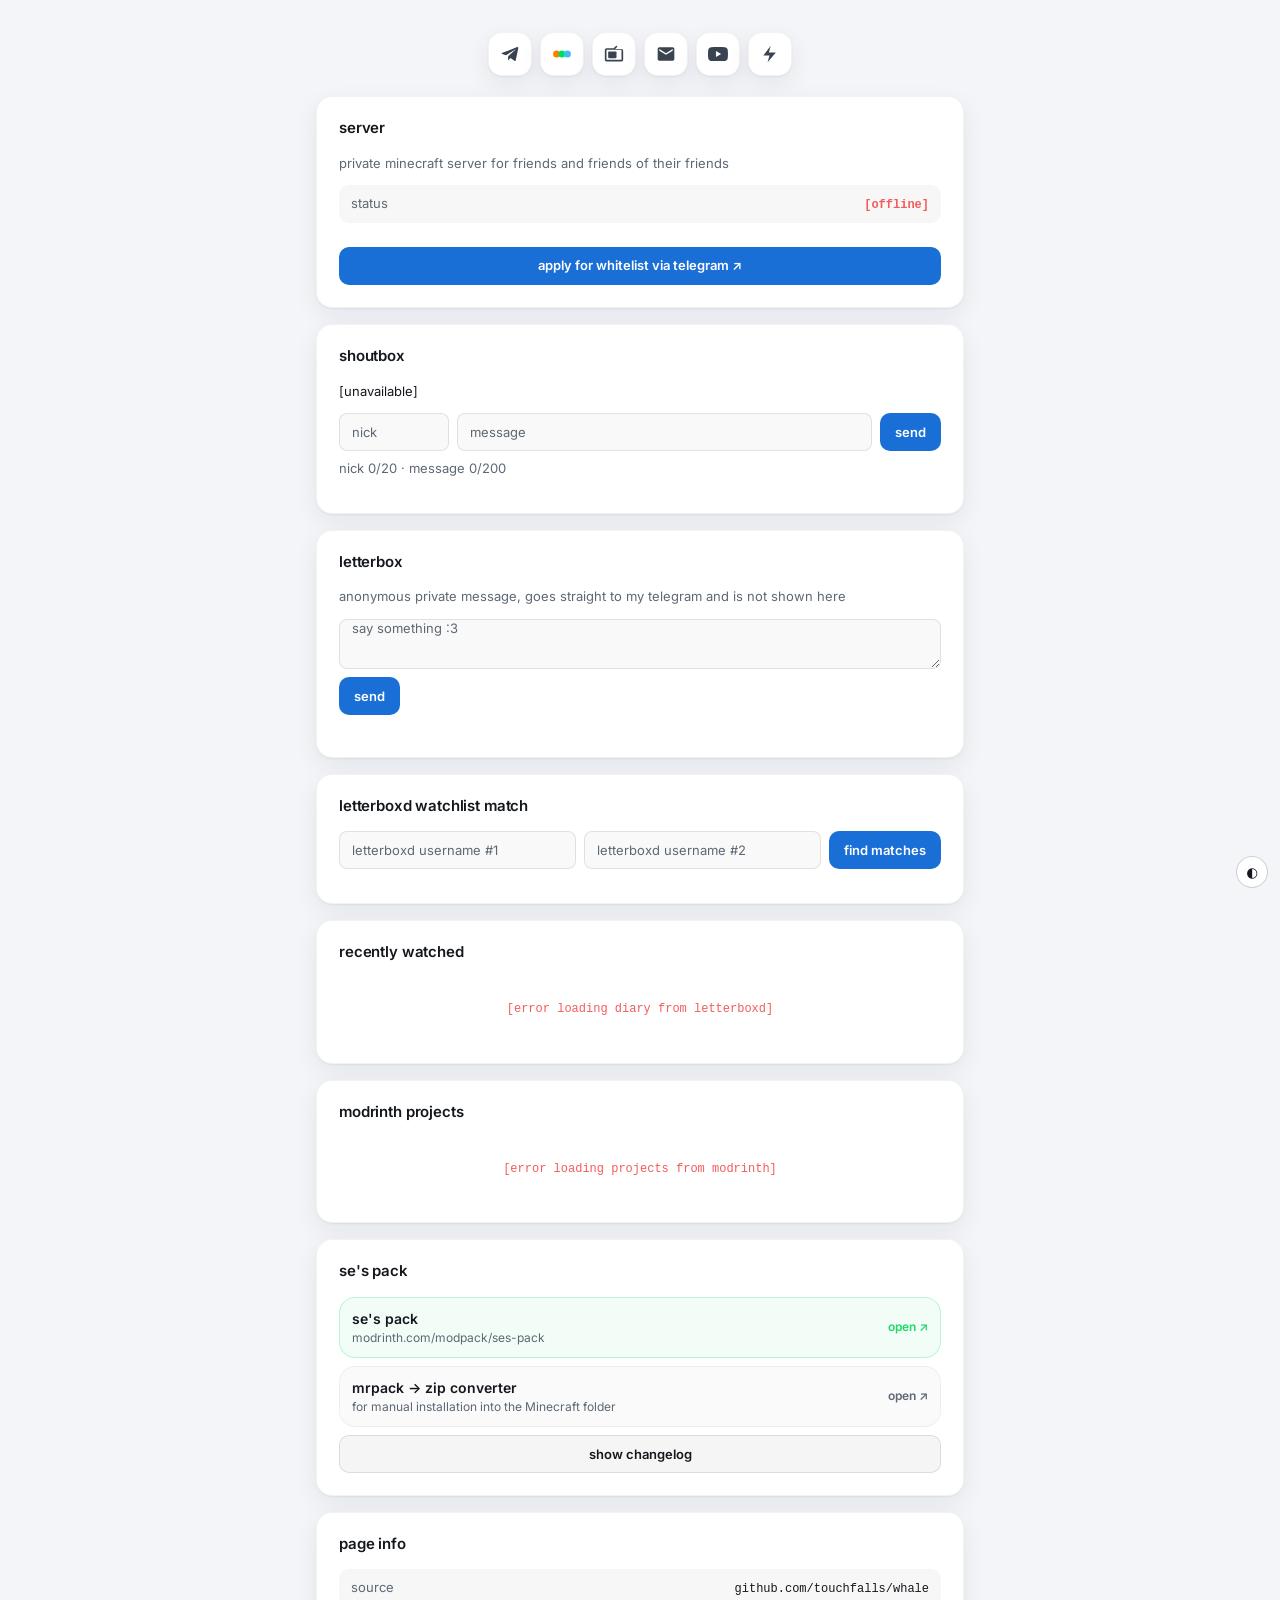
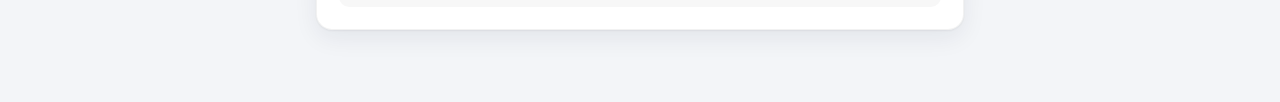
==== index.html @ 49cd8f5b "Restyle: single-column soft cards, link icon bar, player chips with nicks" ====
<!DOCTYPE html>
<html lang="ru">

<head>
    <meta charset="UTF-8">
    <meta name="viewport" content="width=device-width, initial-scale=1.0">
    <meta name="description" content="website for links">
    <title>touchfalls</title>

    <!-- Favicon в виде терминала -->
    <link rel="icon" type="image/png" href="./favicon.png">
    <link rel="apple-touch-icon" href="./favicon.png">

    <link rel="preconnect" href="https://fonts.googleapis.com">
    <link rel="preconnect" href="https://fonts.gstatic.com" crossorigin>
    <link rel="stylesheet" href="https://fonts.googleapis.com/css2?family=Inter:wght@400;500;600;700&display=swap">
    <link rel="stylesheet" href="./style.css">
</head>

<body>
    <!-- Дашборд: все экраны сайта — окна в двух колонках.
         Кнопки-точки в шапке каждого окна добавляет app.js (свернуть / раскрыть). -->
    <main class="container">
        <!-- Ссылки: иконки в шапке; плитки генерирует app.js из CONFIG.socials -->
        <nav class="topbar" aria-label="Links">
            <div class="links-list" id="links-container"></div>
        </nav>

        <!-- Все разделы — карточки в одной колонке -->
        <div class="dash">

            <section class="win" id="win-server">
                    <header class="win-head">
                        <h2 class="win-title">server</h2>
                    </header>
                    <div class="win-body">
                        <p class="win-desc">private minecraft server for friends and friends of their friends</p>
                        <div class="info-grid">
                            <div class="info-item">
                                <span class="info-label">status</span>
                                <span id="mc-status" class="status-badge status-checking">[checking...]</span>
                            </div>
                        </div>
                        <div class="mc-players" id="mc-players"></div>
                        <a href="#" id="whitelist-tg-link" class="btn btn--accent" target="_blank"
                            rel="noopener noreferrer">apply for whitelist via telegram ↗</a>
                    </div>
                </section>

            <section class="win" id="win-shoutbox">
                    <header class="win-head">
                        <h2 class="win-title">shoutbox</h2>
                    </header>
                    <div class="win-body">
                        <div class="sb-list" id="sb-list" aria-live="polite"></div>
                        <form class="sb-form" id="sb-form">
                            <input class="wl-input" name="nick" placeholder="nick" maxlength="20"
                                aria-label="Nickname" autocomplete="nickname" required>
                            <input class="wl-input" name="text" placeholder="message" maxlength="200"
                                aria-label="Message" autocomplete="off" required>
                            <button class="btn btn--accent" id="sb-submit" type="submit">send</button>
                            <div class="cf-turnstile" id="sb-captcha"></div>
                        </form>
                        <p class="win-desc" id="sb-count"></p>
                        <p class="win-desc" id="sb-error" role="alert"></p>
                    </div>
                </section>

            <section class="win" id="win-letterbox">
                    <header class="win-head">
                        <h2 class="win-title">letterbox</h2>
                    </header>
                    <div class="win-body">
                        <p class="win-desc">anonymous private message, goes straight to my telegram and is not shown here</p>
                        <form class="lb-form" id="lb-form">
                            <textarea class="wl-input" name="text" placeholder="say something :3" maxlength="500"
                                aria-label="Private message" rows="3" required></textarea>
                            <button class="btn btn--accent" id="lb-submit" type="submit">send</button>
                            <div class="cf-turnstile" id="lb-captcha"></div>
                        </form>
                        <p class="win-desc" id="lb-status" role="status"></p>
                    </div>
                </section>

            <section class="win" id="win-watchlist">
                    <header class="win-head">
                        <h2 class="win-title">letterboxd watchlist match</h2>
                    </header>
                    <div class="win-body">
                        <form class="wl-form" id="wl-form">
                            <input class="wl-input" id="wl-user-1" name="user1" placeholder="letterboxd username #1"
                                aria-label="Letterboxd username 1" autocomplete="off" autocapitalize="off"
                                spellcheck="false" required>
                            <input class="wl-input" id="wl-user-2" name="user2" placeholder="letterboxd username #2"
                                aria-label="Letterboxd username 2" autocomplete="off" autocapitalize="off"
                                spellcheck="false" required>
                            <button class="btn btn--accent" id="wl-submit" type="submit">find matches</button>
                        </form>

                        <div class="wl-result" id="wl-result" aria-live="polite"></div>
                    </div>
                </section>

            <section class="win" id="win-recent">
                    <header class="win-head">
                        <h2 class="win-title">recently watched</h2>
                    </header>
                    <div class="win-body">
                        <div class="recent-grid" id="recent-container">
                            <div class="state-indicator">[loading diary...]</div>
                        </div>
                    </div>
                </section>

            <section class="win" id="win-proj">
                    <header class="win-head">
                        <h2 class="win-title">modrinth projects</h2>
                    </header>
                    <div class="win-body">
                        <div class="projects-container" id="projects-container">
                            <div class="state-indicator">[loading projects...]</div>
                        </div>
                    </div>
                </section>

            <section class="win" id="win-ses-pack">
                    <header class="win-head">
                        <h2 class="win-title">se's pack</h2>
                    </header>
                    <div class="win-body pack-content">
                        <a class="pack-link pack-link--modrinth" id="pack-modrinth-link"
                            href="https://modrinth.com/modpack/ses-pack" target="_blank" rel="noopener noreferrer">
                            <span>
                                <span class="pack-link-title">se's pack</span>
                                <span class="pack-link-sub">modrinth.com/modpack/ses-pack</span>
                            </span>
                            <span class="pack-link-action">open ↗</span>
                        </a>

                        <a class="pack-link" id="pack-converter-link" href="https://mctoolbox.net/mrpack-to-zip"
                            target="_blank" rel="noopener noreferrer">
                            <span>
                                <span class="pack-link-title">mrpack → zip converter</span>
                                <span class="pack-link-sub">for manual installation into the Minecraft folder</span>
                            </span>
                            <span class="pack-link-action">open ↗</span>
                        </a>

                        <button class="btn changelog-toggle" id="pack-changelog-toggle" type="button"
                            aria-expanded="false" aria-controls="pack-changelog-panel">show changelog</button>

                        <div class="changelog-panel" id="pack-changelog-panel" hidden>
                            <div class="state-indicator">[loading changelog...]</div>
                        </div>
                    </div>
                </section>

            <section class="win" id="win-info">
                    <header class="win-head">
                        <h2 class="win-title">page info</h2>
                    </header>
                    <div class="win-body">
                        <div class="info-grid" id="page-info">
                            <div class="state-indicator">[loading...]</div>
                        </div>
                    </div>
                </section>

        </div>
    </main>

    <button class="theme-toggle" id="theme-toggle" type="button" aria-label="Switch theme" title="theme">◐</button>

    <script src="https://challenges.cloudflare.com/turnstile/v0/api.js?render=explicit" async defer></script>
    <script src="./app.js"></script>
</body>

</html>
---- style.css ----
/* ==========================================================================
   1. ДИЗАЙН-СИСТЕМА: ТОКЕНЫ (почти чёрный фон, окна, системные шрифты)
   ========================================================================== */
:root {
    /* Фон и поверхности */
    --bg: #0e1014;
    --bg-2: #161a20;
    --bg-3: #161a20;

    /* Текст */
    --ink: #eceff4;
    --ink-2: #b4bcc8;
    --muted: #8a93a1;

    /* Акценты и статусы */
    --accent: #4d9fff;
    --good: #3ddc84;
    --warn: #f0b020;
    --bad: #f45b5b;

    /* Рамки карточек */
    --edge-0: rgba(255, 255, 255, 0.06);
    --edge-1: rgba(255, 255, 255, 0.1);
    --edge-2: rgba(255, 255, 255, 0.16);

    --radius: 16px;
    --shadow: 0 1px 2px rgba(0, 0, 0, 0.25), 0 8px 24px rgba(0, 0, 0, 0.18);

    --font: "Inter", ui-sans-serif, system-ui, -apple-system, "Segoe UI", Roboto, "Helvetica Neue", Arial, sans-serif;
    --mono: ui-monospace, SFMono-Regular, Menlo, Monaco, Consolas, "Liberation Mono", monospace;

    --transition-fast: 0.15s ease;
    --ov: 255 255 255; /* цвет полупрозрачных подложек: белый на тёмной теме */
}

/* ==========================================================================
   2. СБРОС И БАЗОВЫЕ СТИЛИ
   ========================================================================== */
* {
    box-sizing: border-box;
    margin: 0;
    padding: 0;
}

html,
body {
    min-height: 100%;
    background: var(--bg);
    color: var(--ink);
    font-family: var(--font);
    font-size: 15px;
    line-height: 1.5;
    overflow-x: hidden;
    -webkit-font-smoothing: antialiased;
    -moz-osx-font-smoothing: grayscale;
}

a {
    color: var(--accent);
    text-decoration: none;
}

button {
    font-family: inherit;
    border: none;
    background: transparent;
    cursor: pointer;
    color: inherit;
}

img {
    display: block;
    max-width: 100%;
}

*:focus-visible {
    outline: 2px solid color-mix(in oklab, var(--accent) 60%, transparent);
    outline-offset: 2px;
}

/* ==========================================================================
   3. СТРАНИЦА: ОДНА УЗКАЯ КОЛОНКА КАРТОЧЕК
   ========================================================================== */
.container {
    max-width: 680px;
    margin: 0 auto;
    padding: 32px 16px 72px;
}

.topbar {
    margin-bottom: 20px;
}

.topbar .links-list {
    justify-content: center;
}

.dash {
    display: flex;
    flex-direction: column;
    gap: 16px;
}

/* ==========================================================================
   4. КАРТОЧКА
   ========================================================================== */
.win {
    background: var(--bg-2);
    border: 1px solid var(--edge-0);
    border-radius: var(--radius);
    box-shadow: var(--shadow);
    padding: 20px 22px 22px;
    scroll-margin-top: 16px;
    animation: winIn 0.36s cubic-bezier(0.16, 1, 0.3, 1) both;
}

.dash > .win:nth-child(2) { animation-delay: 0.05s; }
.dash > .win:nth-child(3) { animation-delay: 0.1s; }
.dash > .win:nth-child(4) { animation-delay: 0.15s; }

@keyframes winIn {
    from {
        opacity: 0;
        transform: translateY(10px);
    }
    to {
        opacity: 1;
        transform: translateY(0);
    }
}

.win-head {
    margin-bottom: 14px;
}

.win-title {
    color: var(--ink);
    font-size: 15px;
    font-weight: 600;
    letter-spacing: -0.01em;
}

.win-desc {
    margin-bottom: 12px;
    color: var(--muted);
    font-size: 13px;
}

/* ==========================================================================
   5. ОБЩИЕ ЭЛЕМЕНТЫ: КНОПКИ, СТРОКИ «ПОДПИСЬ — ЗНАЧЕНИЕ», СОСТОЯНИЯ
   ========================================================================== */
.btn {
    display: inline-flex;
    align-items: center;
    justify-content: center;
    gap: 6px;
    width: 100%;
    min-height: 38px;
    padding: 0 14px;
    border: 1px solid var(--edge-1);
    border-radius: 10px;
    background: rgb(var(--ov) / 0.04);
    color: var(--ink);
    font-size: 13px;
    font-weight: 600;
    transition: background var(--transition-fast), border-color var(--transition-fast), transform var(--transition-fast);
}

.btn:hover:not(:disabled) {
    background: rgb(var(--ov) / 0.07);
    border-color: var(--edge-2);
}

.btn:active:not(:disabled) {
    transform: scale(0.98);
}

.btn:disabled {
    opacity: 0.5;
    cursor: default;
}

.btn--accent {
    border-color: transparent;
    background: var(--accent);
    color: #fff;
}

.btn--accent:hover:not(:disabled) {
    background: color-mix(in oklab, var(--accent) 85%, white);
    border-color: transparent;
}

.info-grid {
    display: flex;
    flex-direction: column;
    gap: 6px;
    margin-bottom: 12px;
}

#page-info {
    margin-bottom: 0;
}

.info-item {
    display: flex;
    align-items: baseline;
    justify-content: space-between;
    gap: 12px;
    padding: 9px 12px;
    border-radius: 10px;
    background: rgb(var(--ov) / 0.03);
    font-size: 13px;
}

.info-label {
    flex-shrink: 0;
    color: var(--muted);
}

.info-value {
    min-width: 0;
    overflow: hidden;
    color: var(--ink);
    font-family: var(--mono);
    font-size: 12px;
    text-align: right;
    text-overflow: ellipsis;
    white-space: nowrap;
}

a.info-value:hover {
    color: var(--accent);
}

.status-badge {
    font-family: var(--mono);
    font-size: 12px;
    font-weight: 600;
}

.status-online {
    color: var(--good);
}

.status-offline {
    color: var(--bad);
}

.status-checking {
    color: var(--warn);
    animation: pulse 1.5s infinite ease-in-out;
}

@keyframes pulse {
    0%,
    100% { opacity: 1; }
    50% { opacity: 0.5; }
}

.state-indicator {
    padding: 1.5rem 1rem;
    text-align: center;
    color: var(--muted);
    font-family: var(--mono);
    font-size: 12px;
}

.state-error {
    color: var(--bad);
}

/* ==========================================================================
   6. ОКНО [links]: КВАДРАТНЫЕ ИКОНКИ
   ========================================================================== */
.links-list {
    display: flex;
    flex-wrap: wrap;
    gap: 8px;
}

.link-tile {
    display: grid;
    place-items: center;
    width: 44px;
    height: 44px;
    border-radius: 14px;
    background: var(--bg-2);
    border: 1px solid var(--edge-0);
    box-shadow: var(--shadow);
    color: var(--ink-2);
    transition: transform var(--transition-fast), background var(--transition-fast), color var(--transition-fast);
}

.link-tile svg {
    width: 20px;
    height: 20px;
    fill: currentColor;
}

.link-tile img,
.link-custom-icon-img {
    width: 20px;
    height: 20px;
    object-fit: contain;
}

.link-custom-icon-text {
    font-size: 18px;
    line-height: 1;
}

.link-tile:hover {
    transform: translateY(-2px);
    color: var(--brand-color, var(--ink));
    background: color-mix(in oklab, var(--brand-color, #fff) 14%, transparent);
}

/* ==========================================================================
   7. ОКНО [proj]: КАРТОЧКИ ПРОЕКТОВ MODRINTH
   ========================================================================== */
.projects-container {
    display: grid;
    grid-template-columns: repeat(auto-fill, minmax(240px, 1fr));
    gap: 8px;
}

.projects-container .state-indicator {
    grid-column: 1 / -1;
}

.project-item {
    display: flex;
    gap: 12px;
    padding: 12px;
    border: 1px solid var(--edge-0);
    border-radius: var(--radius);
    background: linear-gradient(180deg, rgb(var(--ov) / 0.01), var(--bg-2));
    color: inherit;
    transition: border-color var(--transition-fast), box-shadow var(--transition-fast);
}

.project-item:hover {
    border-color: var(--edge-2);
    box-shadow: 0 4px 12px rgba(0, 0, 0, 0.3);
}

.project-icon {
    flex-shrink: 0;
    width: 44px;
    height: 44px;
    overflow: hidden;
    border-radius: 8px;
    background: rgb(var(--ov) / 0.04);
    display: grid;
    place-items: center;
}

.project-icon img {
    width: 100%;
    height: 100%;
    object-fit: cover;
}

.project-fallback-icon {
    color: var(--ink-2);
    font-weight: 700;
}

.project-body {
    display: flex;
    flex-direction: column;
    gap: 4px;
    min-width: 0;
}

.project-head {
    display: flex;
    align-items: baseline;
    justify-content: space-between;
    gap: 8px;
}

.project-name {
    overflow: hidden;
    color: var(--ink);
    font-size: 14px;
    font-weight: 700;
    text-overflow: ellipsis;
    white-space: nowrap;
}

.project-downloads {
    display: inline-flex;
    flex-shrink: 0;
    align-items: center;
    gap: 4px;
    color: var(--muted);
    font-family: var(--mono);
    font-size: 11px;
}

.project-downloads svg {
    width: 12px;
    height: 12px;
    fill: currentColor;
}

.project-summary {
    display: -webkit-box;
    overflow: hidden;
    color: var(--ink-2);
    font-size: 12px;
    line-height: 1.5;
    -webkit-line-clamp: 3;
    -webkit-box-orient: vertical;
}

/* ==========================================================================
   8. ОКНО [se's pack]: ССЫЛКИ И CHANGELOG В СТИЛЕ MODRINTH
   ========================================================================== */
.pack-content {
    display: flex;
    flex-direction: column;
    gap: 8px;
}

.pack-link {
    display: flex;
    align-items: center;
    justify-content: space-between;
    gap: 12px;
    padding: 10px 12px;
    border: 1px solid var(--edge-0);
    border-radius: var(--radius);
    background: rgb(var(--ov) / 0.02);
    color: inherit;
    transition: border-color var(--transition-fast), background var(--transition-fast);
}

.pack-link:hover {
    border-color: var(--edge-2);
    background: rgb(var(--ov) / 0.05);
}

.pack-link--modrinth {
    border-color: rgba(27, 217, 106, 0.25);
    background: rgba(27, 217, 106, 0.05);
}

.pack-link--modrinth:hover {
    border-color: #1bd96a;
    background: rgba(27, 217, 106, 0.09);
}

.pack-link-title,
.pack-link-sub {
    display: block;
}

.pack-link-title {
    color: var(--ink);
    font-size: 14px;
    font-weight: 600;
}

.pack-link-sub {
    color: var(--muted);
    font-size: 12px;
    overflow-wrap: anywhere;
}

.pack-link-action {
    flex-shrink: 0;
    color: var(--muted);
    font-size: 12px;
    font-weight: 600;
}

.pack-link--modrinth .pack-link-action {
    color: #1bd96a;
}

.changelog-toggle[aria-expanded="true"] {
    background: rgb(var(--ov) / 0.07);
    border-color: var(--edge-2);
}

.changelog-panel {
    display: flex;
    flex-direction: column;
    gap: 10px;
    max-height: 52vh;
    overflow-y: auto;
    padding-right: 4px;
}

.changelog-panel[hidden] {
    display: none;
}

.changelog-panel::-webkit-scrollbar {
    width: 5px;
}

.changelog-panel::-webkit-scrollbar-thumb {
    background: rgb(var(--ov) / 0.12);
    border-radius: 4px;
}

.changelog-version {
    flex-shrink: 0;
    overflow: hidden;
    border: 1px solid var(--edge-0);
    border-radius: var(--radius);
    background: var(--bg-2);
}

.changelog-version-header {
    display: flex;
    align-items: flex-start;
    justify-content: space-between;
    gap: 12px;
    padding: 12px 12px 8px;
}

.changelog-heading-group {
    min-width: 0;
}

.changelog-version-title {
    color: var(--ink);
    font-size: 14px;
    font-weight: 700;
    line-height: 1.3;
}

.changelog-version-number {
    display: block;
    margin-top: 2px;
    color: var(--muted);
    font-family: var(--mono);
    font-size: 11px;
}

.version-type {
    flex-shrink: 0;
    padding: 2px 8px;
    border-radius: 999px;
    font-size: 11px;
    font-weight: 600;
    text-transform: capitalize;
}

.version-type-release {
    color: #56e58f;
    background: rgba(27, 217, 106, 0.12);
}

.version-type-beta {
    color: #f5c451;
    background: rgba(245, 196, 81, 0.12);
}

.version-type-alpha {
    color: #ff7770;
    background: rgba(255, 59, 48, 0.12);
}

.changelog-meta {
    display: flex;
    flex-wrap: wrap;
    align-items: center;
    gap: 6px;
    padding: 0 12px 10px;
    color: var(--muted);
    font-size: 11px;
}

.changelog-tag {
    padding: 1px 6px;
    border: 1px solid var(--edge-1);
    border-radius: 4px;
    background: rgb(var(--ov) / 0.025);
    font-family: var(--mono);
}

.changelog-body {
    padding: 12px;
    border-top: 1px solid var(--edge-0);
    color: var(--ink-2);
    font-size: 13px;
    line-height: 1.6;
}

.changelog-body > * + * {
    margin-top: 10px;
}

.changelog-body h3,
.changelog-body h4,
.changelog-body h5,
.changelog-body h6 {
    color: var(--ink);
    font-size: 14px;
}

.changelog-body ul,
.changelog-body ol {
    padding-left: 20px;
}

.changelog-body li + li {
    margin-top: 4px;
}

.changelog-body a {
    color: #1bd96a;
    text-decoration: underline;
    text-underline-offset: 0.16em;
}

.changelog-body code {
    padding: 1px 5px;
    border: 1px solid var(--edge-1);
    border-radius: 4px;
    background: rgba(0, 0, 0, 0.3);
    color: var(--ink);
    font-family: var(--mono);
    font-size: 0.86em;
}

.changelog-body pre {
    overflow-x: auto;
    padding: 10px;
    border: 1px solid var(--edge-1);
    border-radius: 6px;
    background: rgba(0, 0, 0, 0.35);
    color: var(--ink);
    font-family: var(--mono);
    font-size: 12px;
    white-space: pre;
}

.changelog-body blockquote {
    padding-left: 12px;
    border-left: 3px solid rgba(27, 217, 106, 0.45);
    color: var(--muted);
}

.changelog-body hr {
    border: 0;
    border-top: 1px solid var(--edge-1);
}

.changelog-no-notes {
    color: var(--muted);
    font-style: italic;
}

.changelog-empty {
    padding: 20px 14px;
    border: 1px dashed var(--edge-1);
    border-radius: var(--radius);
    color: var(--muted);
    text-align: center;
    font-size: 13px;
}

.changelog-empty strong {
    display: block;
    margin-bottom: 6px;
    color: var(--ink);
    font-weight: 600;
}

/* ==========================================================================
   9. ОКНО [watchlist match] (LETTERBOXD)
   ========================================================================== */
.wl-form {
    display: grid;
    grid-template-columns: 1fr 1fr auto;
    gap: 8px;
    margin-bottom: 12px;
}

.wl-form .btn {
    width: auto;
}

.wl-input {
    width: 100%;
    min-height: 38px;
    padding: 0 12px;
    border: 1px solid var(--edge-1);
    border-radius: 8px;
    background: rgb(var(--ov) / 0.025);
    color: var(--ink);
    font-family: var(--font);
    font-size: 13px;
    outline: none;
    transition: border-color var(--transition-fast), background var(--transition-fast);
}

.wl-input::placeholder {
    color: var(--muted);
}

.wl-input:focus {
    border-color: var(--accent);
    background: rgb(var(--ov) / 0.05);
}

.wl-film {
    display: flex;
    gap: 16px;
    padding: 12px;
    border: 1px solid var(--edge-0);
    border-radius: var(--radius);
    background: linear-gradient(180deg, rgb(var(--ov) / 0.01), var(--bg-2));
    color: inherit;
    animation: winIn 0.36s cubic-bezier(0.16, 1, 0.3, 1) both;
    transition: border-color var(--transition-fast);
}

.wl-film:hover {
    border-color: var(--edge-2);
}

.wl-poster {
    flex-shrink: 0;
    width: 130px;
    aspect-ratio: 2 / 3;
    overflow: hidden;
    border-radius: 6px;
    background: rgb(var(--ov) / 0.04);
    box-shadow: inset 0 0 0 1px var(--edge-0);
}

.wl-poster img {
    width: 100%;
    height: 100%;
    object-fit: cover;
}

.wl-film-body {
    display: flex;
    flex-direction: column;
    gap: 8px;
    min-width: 0;
}

.wl-film-title {
    color: var(--ink);
    font-size: 18px;
    font-weight: 700;
    line-height: 1.25;
}

.wl-film-year {
    color: var(--muted);
    font-weight: 400;
}

.wl-film-meta {
    display: flex;
    flex-wrap: wrap;
    gap: 4px 14px;
    color: var(--muted);
    font-size: 12px;
}

.wl-film-rating {
    display: inline-flex;
    align-items: center;
    gap: 4px;
    color: var(--ink);
    font-family: var(--mono);
}

.wl-film-rating svg {
    width: 14px;
    height: 14px;
    fill: var(--good);
}

.wl-film-synopsis {
    color: var(--ink-2);
    font-size: 13px;
    line-height: 1.55;
}

.wl-footer {
    display: flex;
    flex-direction: column;
    align-items: center;
    gap: 8px;
    margin-top: 10px;
}

.wl-counter {
    color: var(--muted);
    font-family: var(--mono);
    font-size: 11px;
}

.btn.wl-pick:hover:not(:disabled) {
    color: var(--good);
    border-color: var(--good);
}

/* ==========================================================================
   10. ОКНО [recently watched]: ПОСТЕРЫ ИЗ ДНЕВНИКА LETTERBOXD
   ========================================================================== */
.recent-grid {
    display: grid;
    grid-template-columns: repeat(auto-fill, minmax(110px, 1fr));
    gap: 12px;
}

.recent-grid .state-indicator {
    grid-column: 1 / -1;
}

.recent-film {
    display: flex;
    flex-direction: column;
    gap: 2px;
    min-width: 0;
    color: inherit;
}

.recent-poster {
    width: 100%;
    margin-bottom: 6px;
    transition: transform var(--transition-fast), box-shadow var(--transition-fast);
}

.recent-film:hover .recent-poster {
    transform: translateY(-2px);
    box-shadow: inset 0 0 0 1px var(--edge-2), 0 4px 12px rgba(0, 0, 0, 0.4);
}

.recent-title {
    overflow: hidden;
    color: var(--ink);
    font-size: 13px;
    font-weight: 600;
    text-overflow: ellipsis;
    white-space: nowrap;
}

.recent-meta {
    color: var(--good);
    font-size: 12px;
}

.recent-date {
    color: var(--muted);
    font-family: var(--mono);
    font-size: 11px;
}

/* ==========================================================================
   11. АДАПТИВНОСТЬ
   ========================================================================== */
@media (max-width: 600px) {
    .wl-form {
        grid-template-columns: 1fr;
    }

    .wl-form .btn {
        width: 100%;
    }

    .wl-film {
        flex-direction: column;
        align-items: center;
    }

    .wl-film .wl-poster {
        width: 150px;
    }

    .recent-grid {
        grid-template-columns: repeat(3, minmax(0, 1fr));
    }
}

@media (prefers-reduced-motion: reduce) {
    .win,
    .wl-film {
        animation: none;
    }
}

/* ==========================================================================
   SHOUTBOX
   ========================================================================== */
.sb-list {
    max-height: 240px;
    overflow-y: auto;
    margin-bottom: 12px;
    font-size: 13px;
}

.sb-item {
    margin: 0 0 6px;
    overflow-wrap: anywhere;
}

.sb-nick {
    color: var(--accent);
}

.sb-time {
    color: var(--muted);
    font-size: 11px;
}

.sb-form {
    display: grid;
    grid-template-columns: 110px 1fr auto;
    gap: 8px;
}

.sb-form .btn {
    width: auto;
}

.sb-form .cf-turnstile {
    grid-column: 1 / -1;
}

/* ==========================================================================
   MINECRAFT PLAYERS, LETTERBOX, ТЕМЫ, ПАСХАЛКА
   ========================================================================== */
.mc-players {
    display: flex;
    flex-wrap: wrap;
    gap: 4px;
}

.mc-players {
    margin-bottom: 12px;
}

.mc-player {
    display: inline-flex;
    align-items: center;
    gap: 8px;
    padding: 4px 12px 4px 4px;
    border-radius: 999px;
    background: rgb(var(--ov) / 0.05);
    font-size: 13px;
}

.mc-player img {
    border-radius: 50%;
    image-rendering: pixelated;
}

.mc-empty {
    color: var(--muted);
    font-size: 13px;
}

.lb-form {
    display: grid;
    gap: 8px;
}

.lb-form textarea {
    resize: vertical;
    font-family: inherit;
}

.lb-form .btn {
    width: auto;
    justify-self: start;
}

.theme-toggle {
    position: fixed;
    right: 12px;
    bottom: 12px;
    width: 32px;
    height: 32px;
    border-radius: 50%;
    border: 1px solid var(--edge-2);
    background: var(--bg-3);
    color: var(--ink);
    cursor: pointer;
    z-index: 50;
}

/* Светлая тема и цветные акценты переопределяют только токены */
:root[data-theme="light"] {
    --bg: #f3f5f8;
    --bg-2: #ffffff;
    --bg-3: #ffffff;
    --shadow: 0 1px 2px rgba(20, 30, 50, 0.06), 0 8px 24px rgba(20, 30, 50, 0.07);
    --ink: #14181d;
    --ink-2: #3a4450;
    --muted: #5d6874;
    --accent: #1a6fd6;
    --ov: 0 0 0;
    --edge-0: rgba(0, 0, 0, 0.05);
    --edge-1: rgba(0, 0, 0, 0.1);
    --edge-2: rgba(0, 0, 0, 0.18);
}


.whale-rain {
    position: fixed;
    top: -3rem;
    font-size: 2rem;
    pointer-events: none;
    z-index: 100;
    animation: whale-fall 3s linear forwards;
}

@keyframes whale-fall {
    to { transform: translateY(110vh) rotate(360deg); }
}

@media (prefers-reduced-motion: reduce) {
    .whale-rain { display: none; }
}
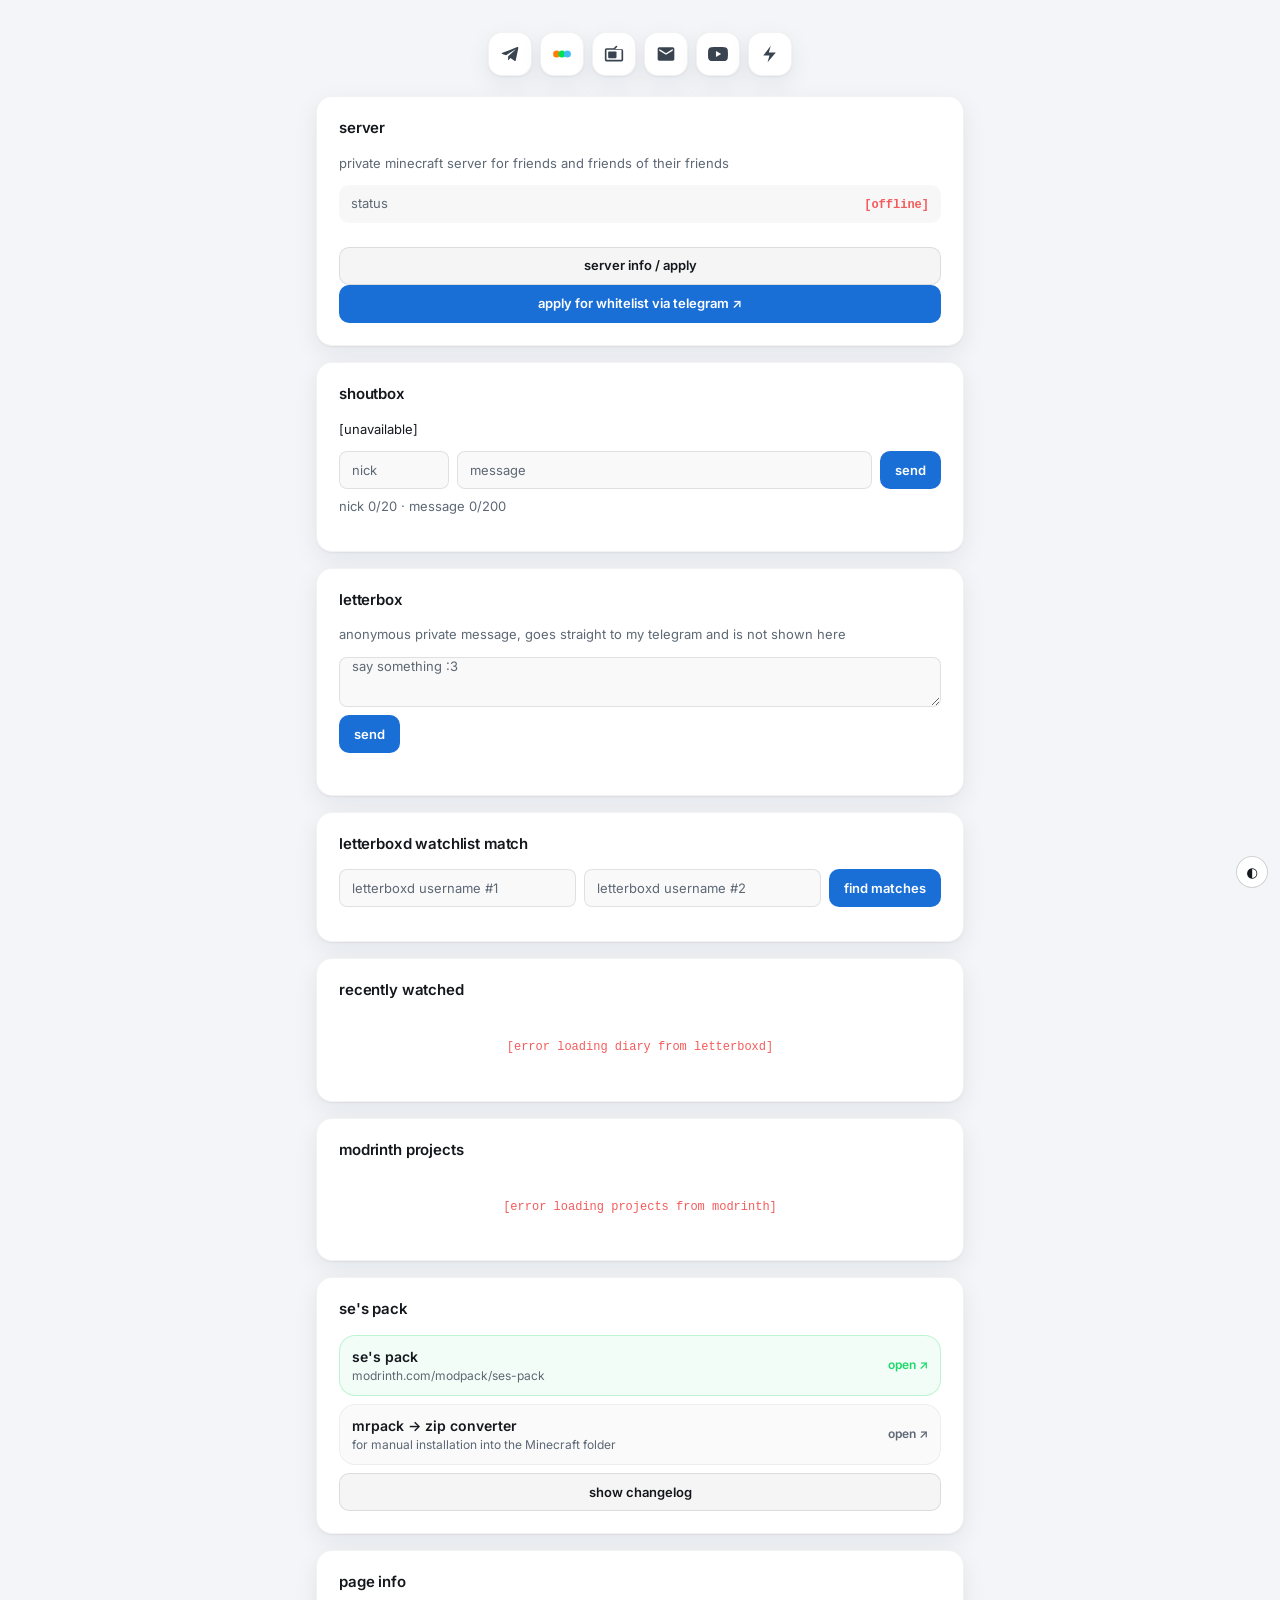
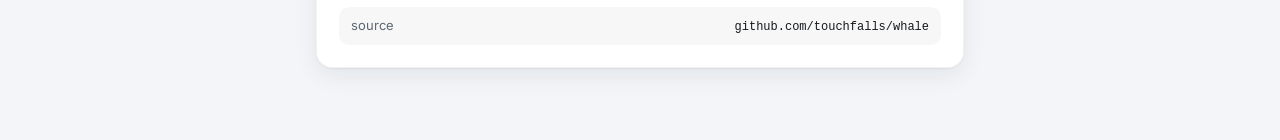
==== commit 3f70e294: "Add srv-info page with whitelist application sent to Telegram" ====
--- a/index.html
+++ b/index.html
@@ -42,6 +42,7 @@
                             </div>
                         </div>
                         <div class="mc-players" id="mc-players"></div>
+                        <a href="/srv-info" class="btn">server info / apply</a>
                         <a href="#" id="whitelist-tg-link" class="btn btn--accent" target="_blank"
                             rel="noopener noreferrer">apply for whitelist via telegram ↗</a>
                     </div>
--- a/style.css
+++ b/style.css
@@ -814,7 +814,7 @@
    ========================================================================== */
 .recent-grid {
     display: grid;
-    grid-template-columns: repeat(auto-fill, minmax(110px, 1fr));
+    grid-template-columns: repeat(5, minmax(0, 1fr));
     gap: 12px;
 }
 
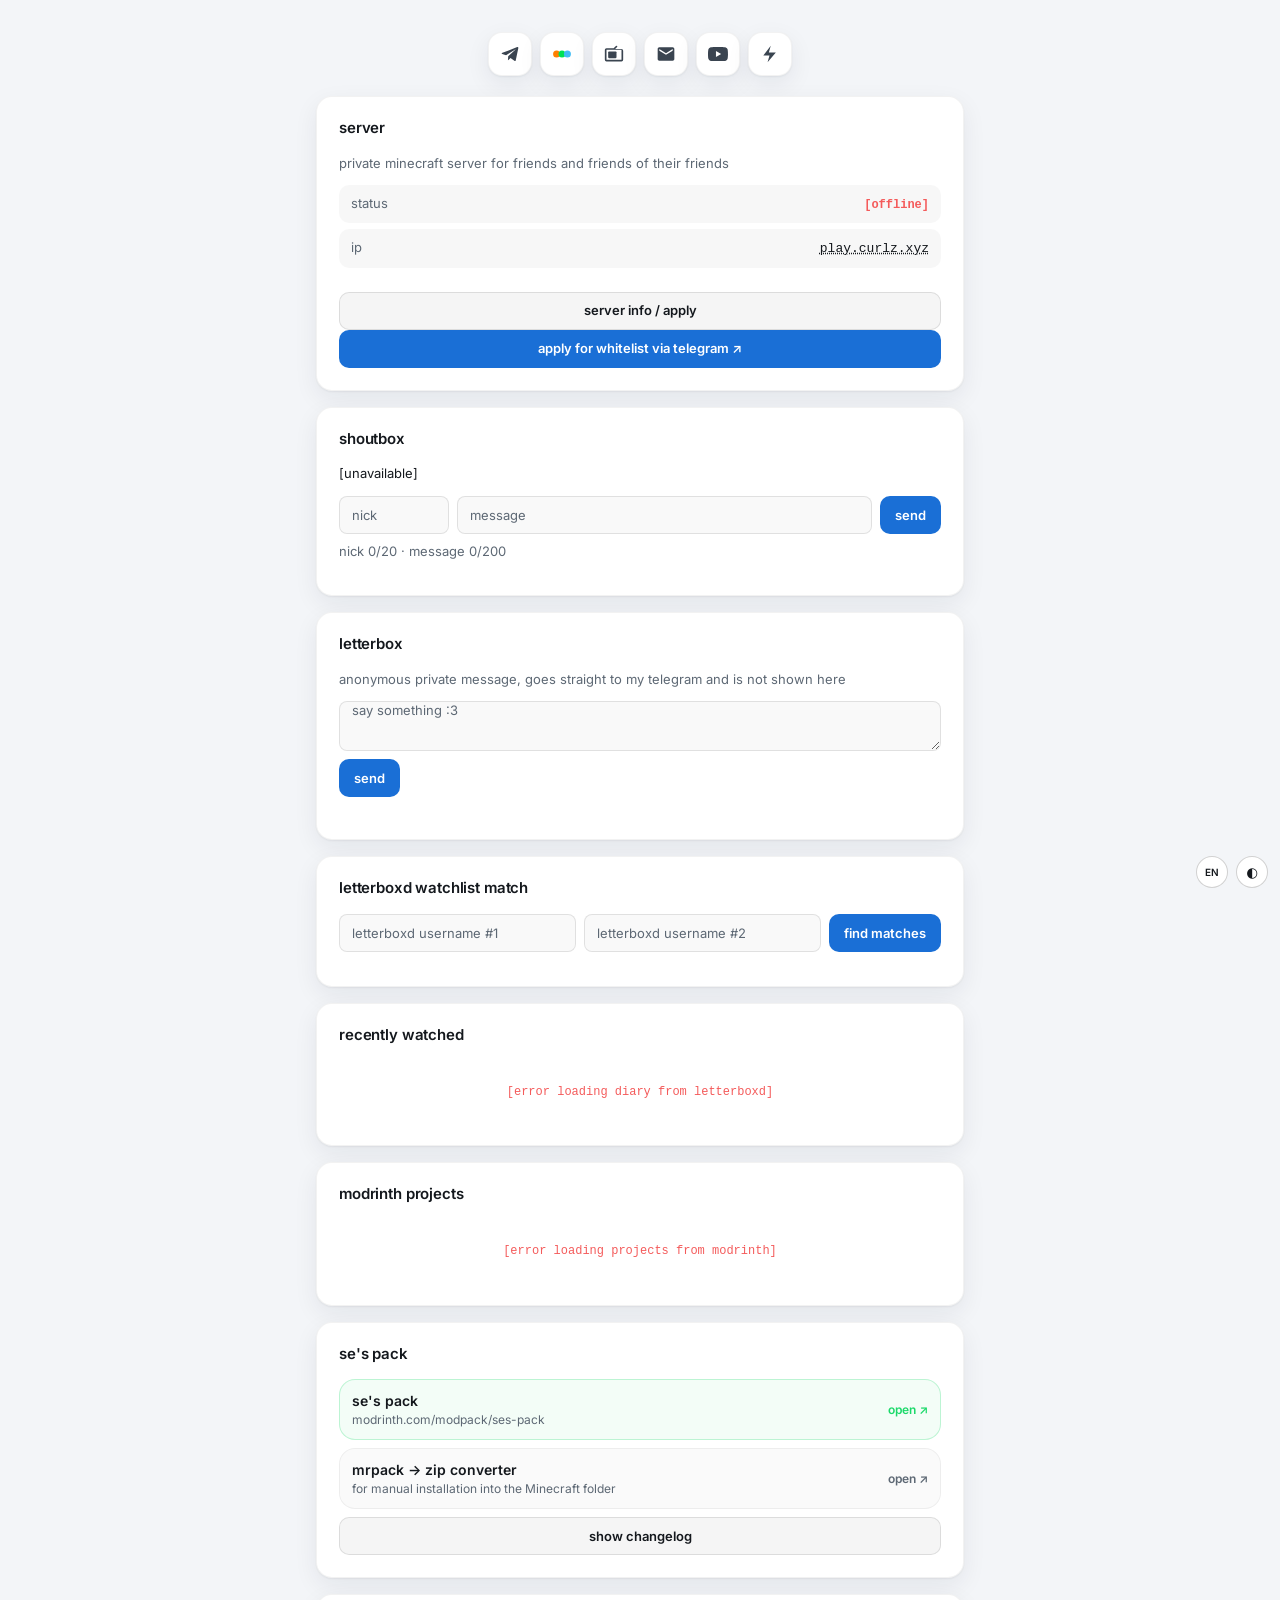
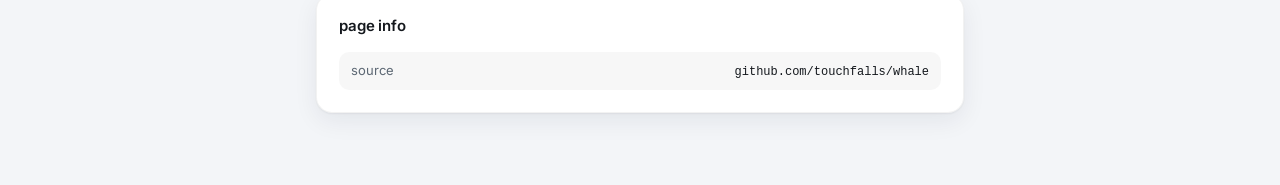
==== commit 6050b428: "Applications in D1 with accept/reject, rate limit, mc history chart, lang toggle, IP copy, rules, di" ====
--- a/index.html
+++ b/index.html
@@ -1,5 +1,5 @@
 <!DOCTYPE html>
-<html lang="ru">
+<html lang="en">
 
 <head>
     <meta charset="UTF-8">
@@ -31,35 +31,40 @@
 
             <section class="win" id="win-server">
                     <header class="win-head">
-                        <h2 class="win-title">server</h2>
+                        <h2 class="win-title" data-i18n="server">server</h2>
                     </header>
                     <div class="win-body">
-                        <p class="win-desc">private minecraft server for friends and friends of their friends</p>
+                        <p class="win-desc" data-i18n="srvDesc">private minecraft server for friends and friends of their friends</p>
                         <div class="info-grid">
                             <div class="info-item">
-                                <span class="info-label">status</span>
-                                <span id="mc-status" class="status-badge status-checking">[checking...]</span>
+                                <span class="info-label" data-i18n="status">status</span>
+                                <span id="mc-status" class="status-badge status-checking" data-i18n="checking">[checking...]</span>
+                            </div>
+                            <div class="info-item">
+                                <span class="info-label">ip</span>
+                                <button class="ip-copy" id="ip-copy" type="button"></button>
                             </div>
                         </div>
                         <div class="mc-players" id="mc-players"></div>
-                        <a href="/srv-info" class="btn">server info / apply</a>
-                        <a href="#" id="whitelist-tg-link" class="btn btn--accent" target="_blank"
+                        <div class="mc-history" id="mc-history"></div>
+                        <a href="/srv-info" class="btn" data-i18n="srvInfo">server info / apply</a>
+                        <a href="#" id="whitelist-tg-link" class="btn btn--accent" data-i18n="wlTg" target="_blank"
                             rel="noopener noreferrer">apply for whitelist via telegram ↗</a>
                     </div>
                 </section>
 
             <section class="win" id="win-shoutbox">
                     <header class="win-head">
-                        <h2 class="win-title">shoutbox</h2>
+                        <h2 class="win-title" data-i18n="shoutbox">shoutbox</h2>
                     </header>
                     <div class="win-body">
                         <div class="sb-list" id="sb-list" aria-live="polite"></div>
                         <form class="sb-form" id="sb-form">
-                            <input class="wl-input" name="nick" placeholder="nick" maxlength="20"
+                            <input class="wl-input" name="nick" data-i18n-ph="nick" placeholder="nick" maxlength="20"
                                 aria-label="Nickname" autocomplete="nickname" required>
-                            <input class="wl-input" name="text" placeholder="message" maxlength="200"
+                            <input class="wl-input" name="text" data-i18n-ph="message" placeholder="message" maxlength="200"
                                 aria-label="Message" autocomplete="off" required>
-                            <button class="btn btn--accent" id="sb-submit" type="submit">send</button>
+                            <button class="btn btn--accent" id="sb-submit" type="submit" data-i18n="send">send</button>
                             <div class="cf-turnstile" id="sb-captcha"></div>
                         </form>
                         <p class="win-desc" id="sb-count"></p>
@@ -69,14 +74,14 @@
 
             <section class="win" id="win-letterbox">
                     <header class="win-head">
-                        <h2 class="win-title">letterbox</h2>
+                        <h2 class="win-title" data-i18n="letterbox">letterbox</h2>
                     </header>
                     <div class="win-body">
-                        <p class="win-desc">anonymous private message, goes straight to my telegram and is not shown here</p>
+                        <p class="win-desc" data-i18n="lbDesc">anonymous private message, goes straight to my telegram and is not shown here</p>
                         <form class="lb-form" id="lb-form">
-                            <textarea class="wl-input" name="text" placeholder="say something :3" maxlength="500"
+                            <textarea class="wl-input" name="text" data-i18n-ph="lbPh" placeholder="say something :3" maxlength="500"
                                 aria-label="Private message" rows="3" required></textarea>
-                            <button class="btn btn--accent" id="lb-submit" type="submit">send</button>
+                            <button class="btn btn--accent" id="lb-submit" type="submit" data-i18n="send">send</button>
                             <div class="cf-turnstile" id="lb-captcha"></div>
                         </form>
                         <p class="win-desc" id="lb-status" role="status"></p>
@@ -85,17 +90,17 @@
 
             <section class="win" id="win-watchlist">
                     <header class="win-head">
-                        <h2 class="win-title">letterboxd watchlist match</h2>
+                        <h2 class="win-title" data-i18n="wlTitle">letterboxd watchlist match</h2>
                     </header>
                     <div class="win-body">
                         <form class="wl-form" id="wl-form">
-                            <input class="wl-input" id="wl-user-1" name="user1" placeholder="letterboxd username #1"
+                            <input class="wl-input" id="wl-user-1" name="user1" data-i18n-ph="wlUser1" placeholder="letterboxd username #1"
                                 aria-label="Letterboxd username 1" autocomplete="off" autocapitalize="off"
                                 spellcheck="false" required>
-                            <input class="wl-input" id="wl-user-2" name="user2" placeholder="letterboxd username #2"
+                            <input class="wl-input" id="wl-user-2" name="user2" data-i18n-ph="wlUser2" placeholder="letterboxd username #2"
                                 aria-label="Letterboxd username 2" autocomplete="off" autocapitalize="off"
                                 spellcheck="false" required>
-                            <button class="btn btn--accent" id="wl-submit" type="submit">find matches</button>
+                            <button class="btn btn--accent" id="wl-submit" type="submit" data-i18n="wlFind">find matches</button>
                         </form>
 
                         <div class="wl-result" id="wl-result" aria-live="polite"></div>
@@ -104,22 +109,22 @@
 
             <section class="win" id="win-recent">
                     <header class="win-head">
-                        <h2 class="win-title">recently watched</h2>
+                        <h2 class="win-title" data-i18n="recent">recently watched</h2>
                     </header>
                     <div class="win-body">
                         <div class="recent-grid" id="recent-container">
-                            <div class="state-indicator">[loading diary...]</div>
+                            <div class="state-indicator" data-i18n="loadingDiary">[loading diary...]</div>
                         </div>
                     </div>
                 </section>
 
             <section class="win" id="win-proj">
                     <header class="win-head">
-                        <h2 class="win-title">modrinth projects</h2>
+                        <h2 class="win-title" data-i18n="projects">modrinth projects</h2>
                     </header>
                     <div class="win-body">
                         <div class="projects-container" id="projects-container">
-                            <div class="state-indicator">[loading projects...]</div>
+                            <div class="state-indicator" data-i18n="loadingProjects">[loading projects...]</div>
                         </div>
                     </div>
                 </section>
@@ -135,34 +140,34 @@
                                 <span class="pack-link-title">se's pack</span>
                                 <span class="pack-link-sub">modrinth.com/modpack/ses-pack</span>
                             </span>
-                            <span class="pack-link-action">open ↗</span>
+                            <span class="pack-link-action" data-i18n="open">open ↗</span>
                         </a>
 
                         <a class="pack-link" id="pack-converter-link" href="https://mctoolbox.net/mrpack-to-zip"
                             target="_blank" rel="noopener noreferrer">
                             <span>
                                 <span class="pack-link-title">mrpack → zip converter</span>
-                                <span class="pack-link-sub">for manual installation into the Minecraft folder</span>
+                                <span class="pack-link-sub" data-i18n="converterSub">for manual installation into the Minecraft folder</span>
                             </span>
-                            <span class="pack-link-action">open ↗</span>
+                            <span class="pack-link-action" data-i18n="open">open ↗</span>
                         </a>
 
                         <button class="btn changelog-toggle" id="pack-changelog-toggle" type="button"
-                            aria-expanded="false" aria-controls="pack-changelog-panel">show changelog</button>
+                            aria-expanded="false" aria-controls="pack-changelog-panel" data-i18n="showCl">show changelog</button>
 
                         <div class="changelog-panel" id="pack-changelog-panel" hidden>
-                            <div class="state-indicator">[loading changelog...]</div>
+                            <div class="state-indicator" data-i18n="loadingCl">[loading changelog...]</div>
                         </div>
                     </div>
                 </section>
 
             <section class="win" id="win-info">
                     <header class="win-head">
-                        <h2 class="win-title">page info</h2>
+                        <h2 class="win-title" data-i18n="pageInfo">page info</h2>
                     </header>
                     <div class="win-body">
                         <div class="info-grid" id="page-info">
-                            <div class="state-indicator">[loading...]</div>
+                            <div class="state-indicator" data-i18n="loading">[loading...]</div>
                         </div>
                     </div>
                 </section>
@@ -170,9 +175,10 @@
         </div>
     </main>
 
-    <button class="theme-toggle" id="theme-toggle" type="button" aria-label="Switch theme" title="theme">◐</button>
+    <button class="theme-toggle" id="theme-toggle" type="button" aria-label="Switch theme" data-i18n-title="theme" title="theme">◐</button>
 
     <script src="https://challenges.cloudflare.com/turnstile/v0/api.js?render=explicit" async defer></script>
+    <script src="./i18n.js"></script>
     <script src="./app.js"></script>
 </body>
 
--- a/style.css
+++ b/style.css
@@ -1027,3 +1027,42 @@
 @media (prefers-reduced-motion: reduce) {
     .whale-rain { display: none; }
 }
+
+/* Копирование IP, график онлайна, кнопка языка */
+.ip-copy {
+    font: inherit;
+    font-family: var(--mono);
+    color: var(--ink);
+    background: none;
+    border: 0;
+    padding: 0;
+    cursor: pointer;
+    text-decoration: underline dotted;
+}
+
+.mc-history {
+    margin-bottom: 12px;
+}
+
+.mc-history svg {
+    display: block;
+    width: 100%;
+    height: 40px;
+}
+
+.mc-spark-line {
+    fill: none;
+    stroke: var(--good);
+    stroke-width: 1.5;
+    vector-effect: non-scaling-stroke;
+}
+
+.mc-spark-off {
+    fill: var(--bad);
+}
+
+.lang-toggle {
+    right: 52px;
+    font-size: 10px;
+    font-weight: 600;
+}
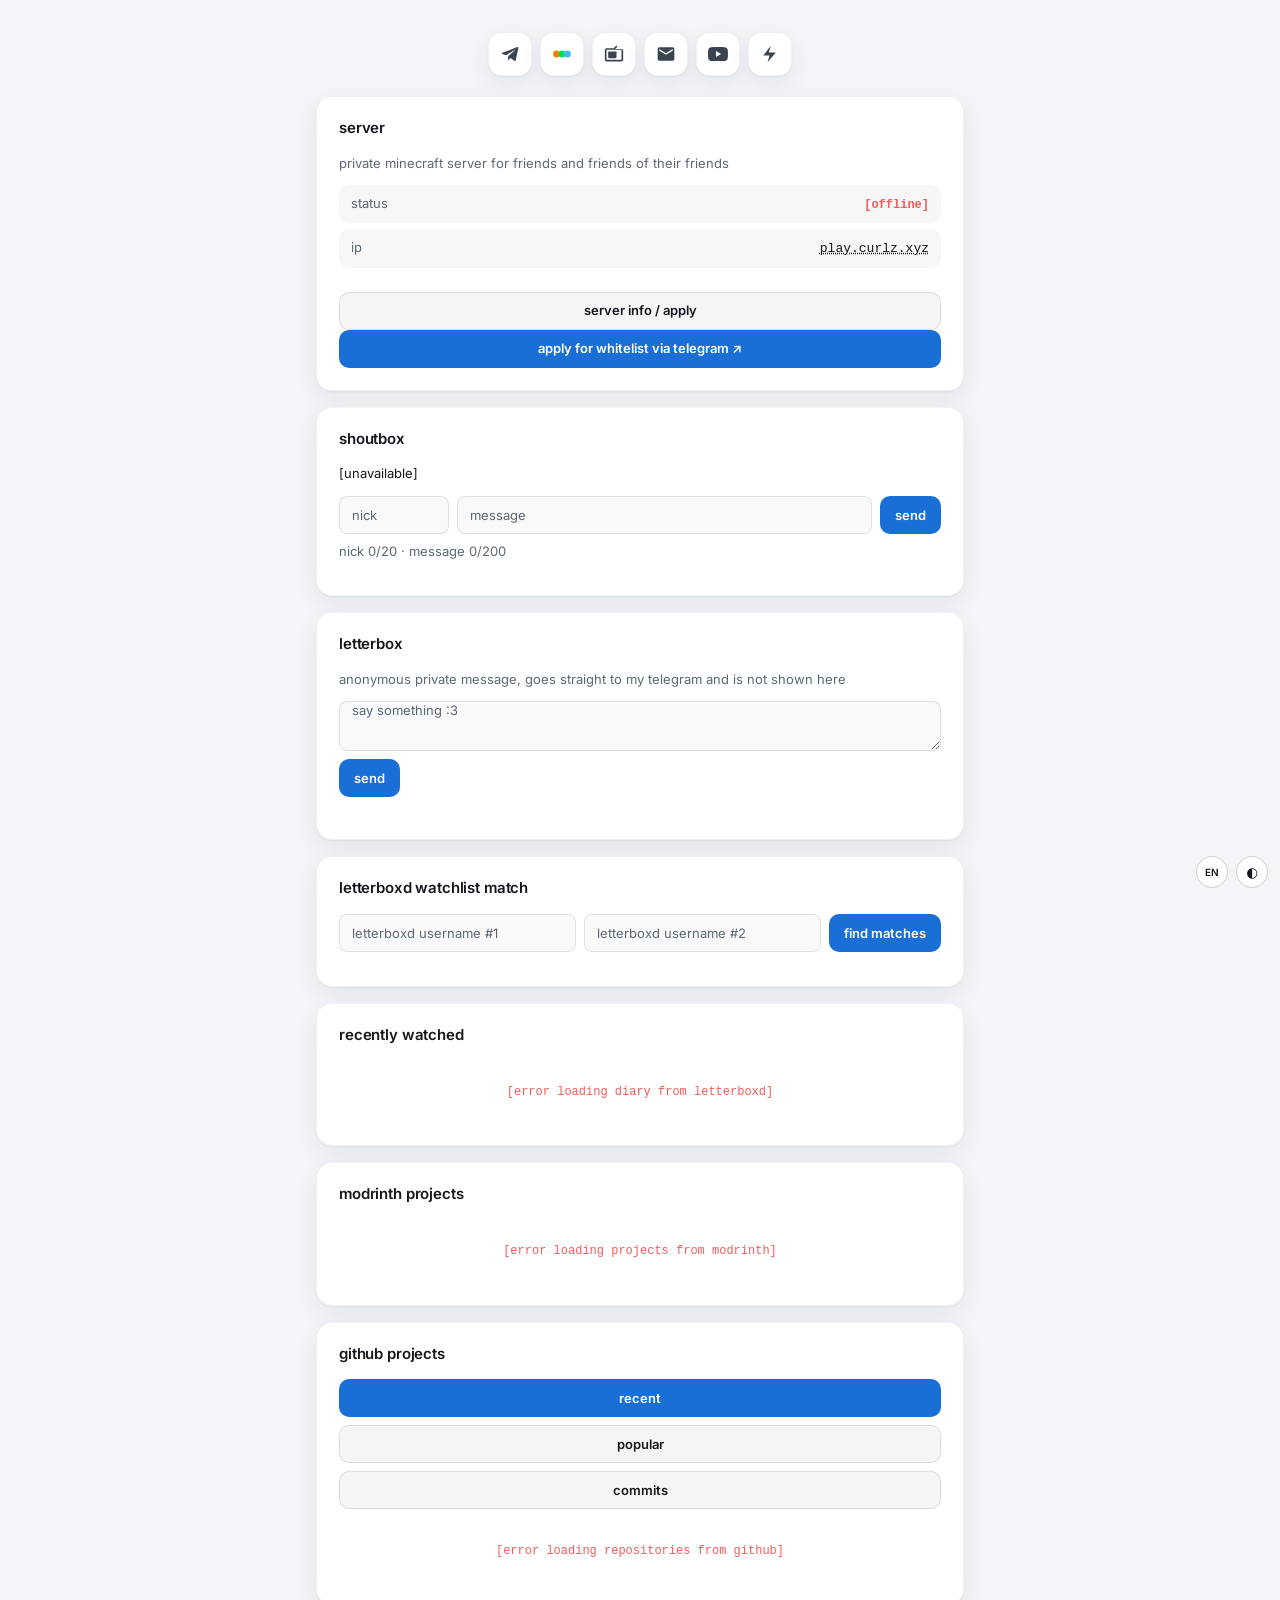
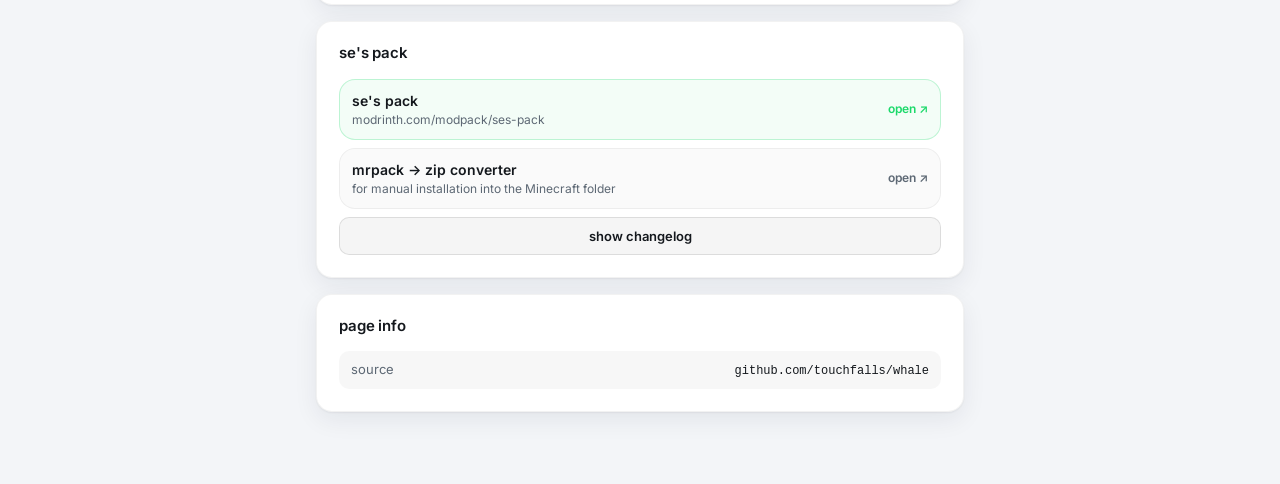
==== commit ab7afaf0: "GitHub projects window with sort by recent, popular, commits" ====
--- a/index.html
+++ b/index.html
@@ -129,6 +129,22 @@
                     </div>
                 </section>
 
+            <section class="win" id="win-gh">
+                    <header class="win-head">
+                        <h2 class="win-title" data-i18n="ghProjects">github projects</h2>
+                    </header>
+                    <div class="win-body">
+                        <div class="gh-sort" id="gh-sort">
+                            <button class="btn btn--accent" type="button" data-sort="recent" data-i18n="sortRecent">recent</button>
+                            <button class="btn" type="button" data-sort="popular" data-i18n="sortPopular">popular</button>
+                            <button class="btn" type="button" data-sort="commits" data-i18n="sortCommits">commits</button>
+                        </div>
+                        <div class="projects-container" id="gh-container">
+                            <div class="state-indicator" data-i18n="loadingGh">[loading repositories...]</div>
+                        </div>
+                    </div>
+                </section>
+
             <section class="win" id="win-ses-pack">
                     <header class="win-head">
                         <h2 class="win-title">se's pack</h2>
--- a/style.css
+++ b/style.css
@@ -323,6 +323,13 @@
     display: grid;
     grid-template-columns: repeat(auto-fill, minmax(240px, 1fr));
     gap: 8px;
+}
+
+.gh-sort {
+    display: flex;
+    flex-wrap: wrap;
+    gap: 8px;
+    margin-bottom: 10px;
 }
 
 .projects-container .state-indicator {
@@ -1047,7 +1054,12 @@
 .mc-history svg {
     display: block;
     width: 100%;
-    height: 40px;
+    height: 64px;
+}
+
+.mc-spark-area {
+    fill: var(--good);
+    opacity: 0.15;
 }
 
 .mc-spark-line {
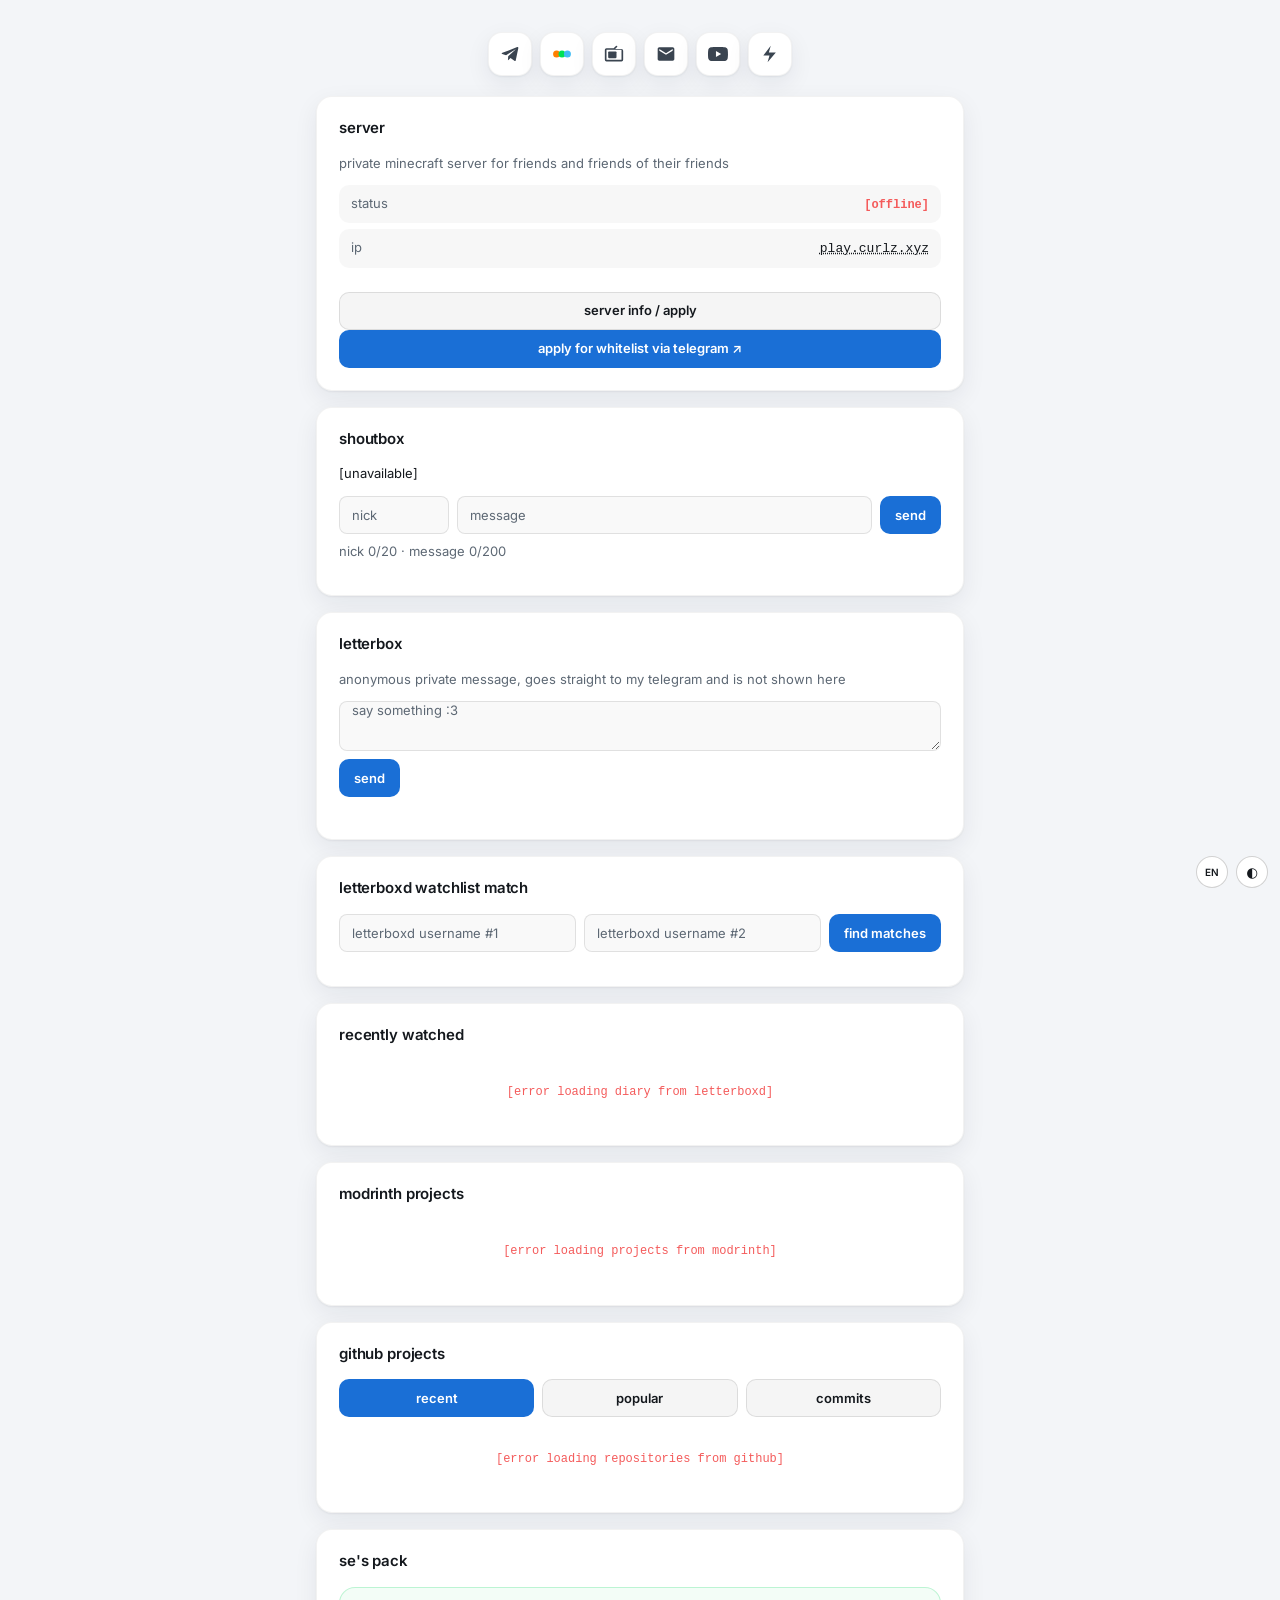
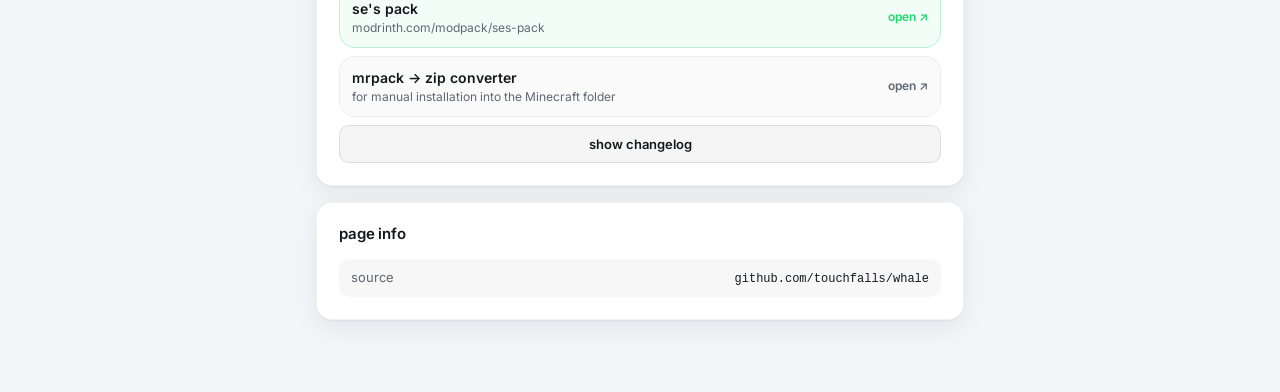
==== commit 105d4f38: "Add Yandex Metrika counter (clickmap, webvisor, link tracking)" ====
--- a/index.html
+++ b/index.html
@@ -15,9 +15,18 @@
     <link rel="preconnect" href="https://fonts.gstatic.com" crossorigin>
     <link rel="stylesheet" href="https://fonts.googleapis.com/css2?family=Inter:wght@400;500;600;700&display=swap">
     <link rel="stylesheet" href="./style.css">
+    <!-- Yandex.Metrika: клики, Вебвизор, внешние ссылки -->
+    <script>
+        (function(m,e,t,r,i,k,a){m[i]=m[i]||function(){(m[i].a=m[i].a||[]).push(arguments)};
+        m[i].l=1*new Date();for(var j=0;j<document.scripts.length;j++){if(document.scripts[j].src===r){return;}}
+        k=e.createElement(t),a=e.getElementsByTagName(t)[0],k.async=1,k.src=r,a.parentNode.insertBefore(k,a)})
+        (window,document,"script","https://mc.yandex.ru/metrika/tag.js","ym");
+        ym(114267165, "init", { clickmap: true, trackLinks: true, accurateTrackBounce: true, webvisor: true });
+    </script>
 </head>
 
 <body>
+    <noscript><div><img src="https://mc.yandex.ru/watch/114267165" style="position:absolute; left:-9999px;" alt=""></div></noscript>
     <!-- Дашборд: все экраны сайта — окна в двух колонках.
          Кнопки-точки в шапке каждого окна добавляет app.js (свернуть / раскрыть). -->
     <main class="container">
--- a/style.css
+++ b/style.css
@@ -330,6 +330,11 @@
     flex-wrap: wrap;
     gap: 8px;
     margin-bottom: 10px;
+}
+
+.gh-sort .btn {
+    flex: 1;
+    width: auto;
 }
 
 .projects-container .state-indicator {
